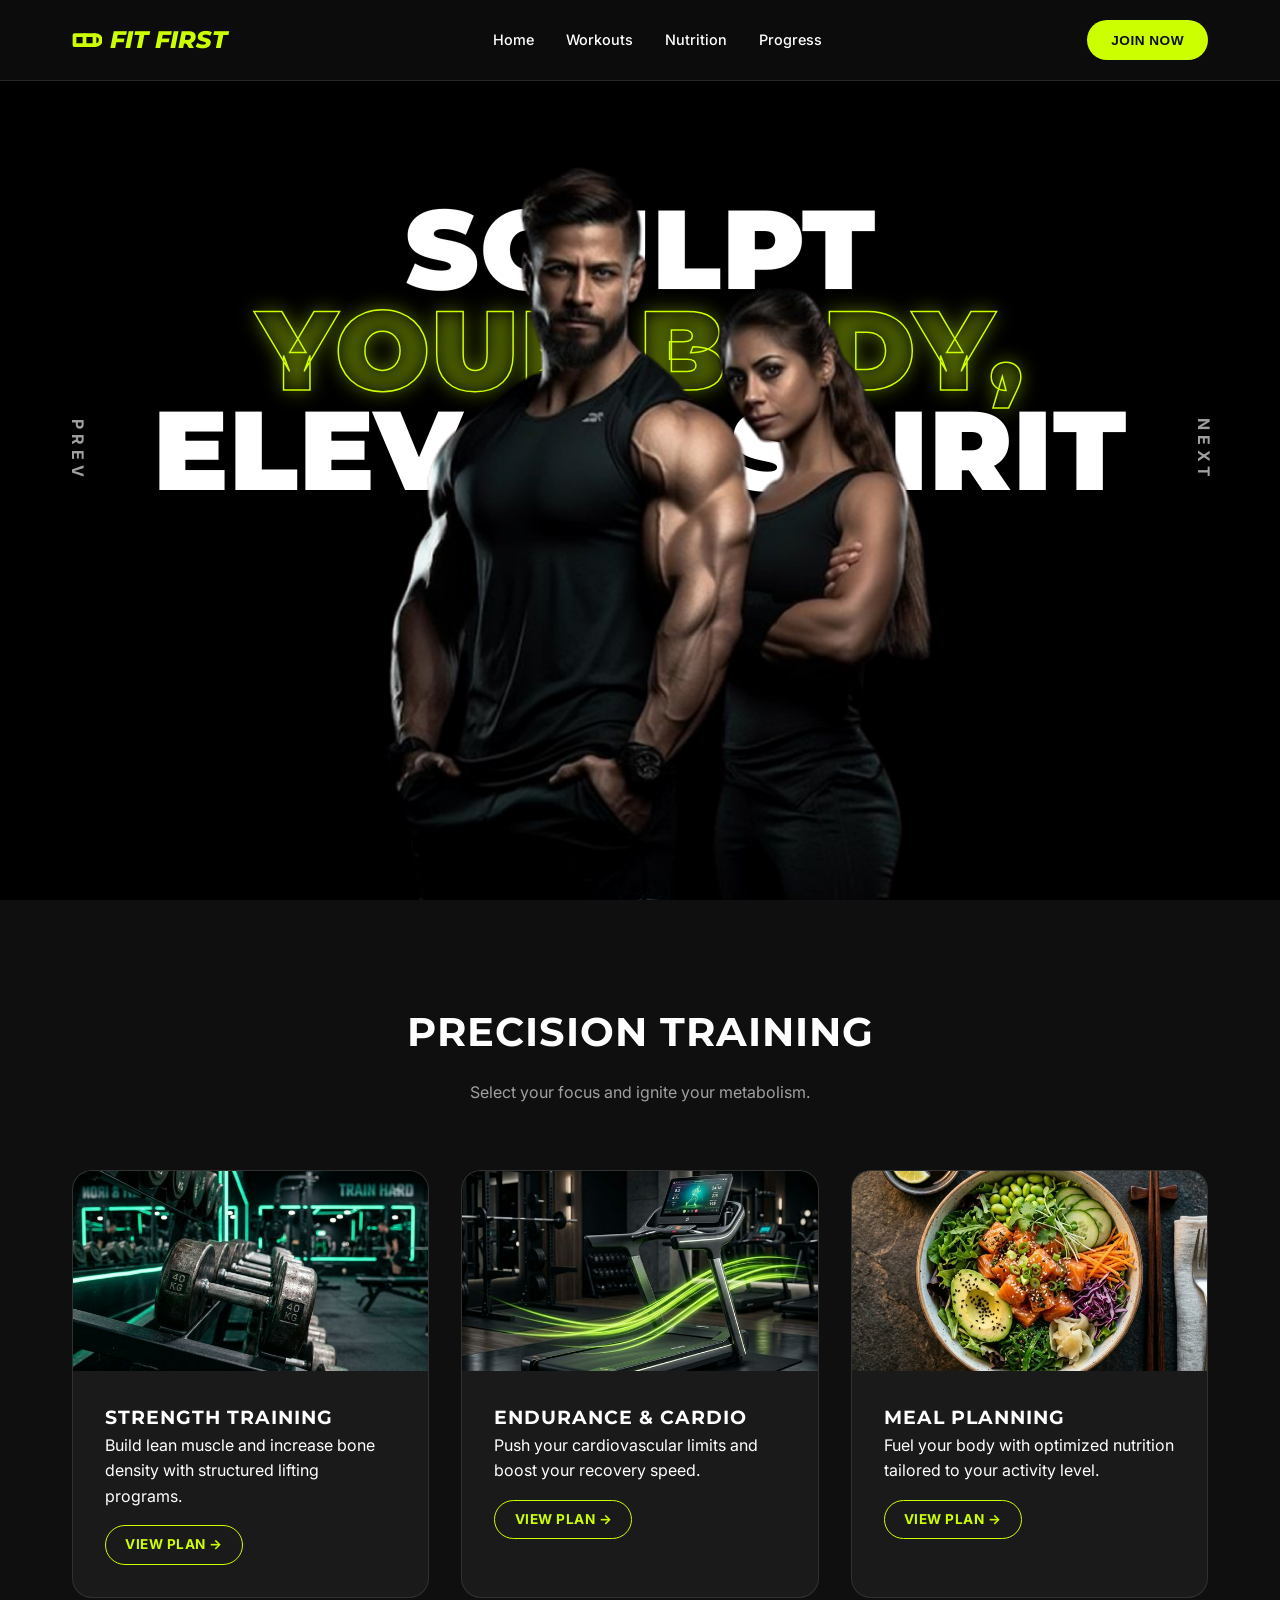
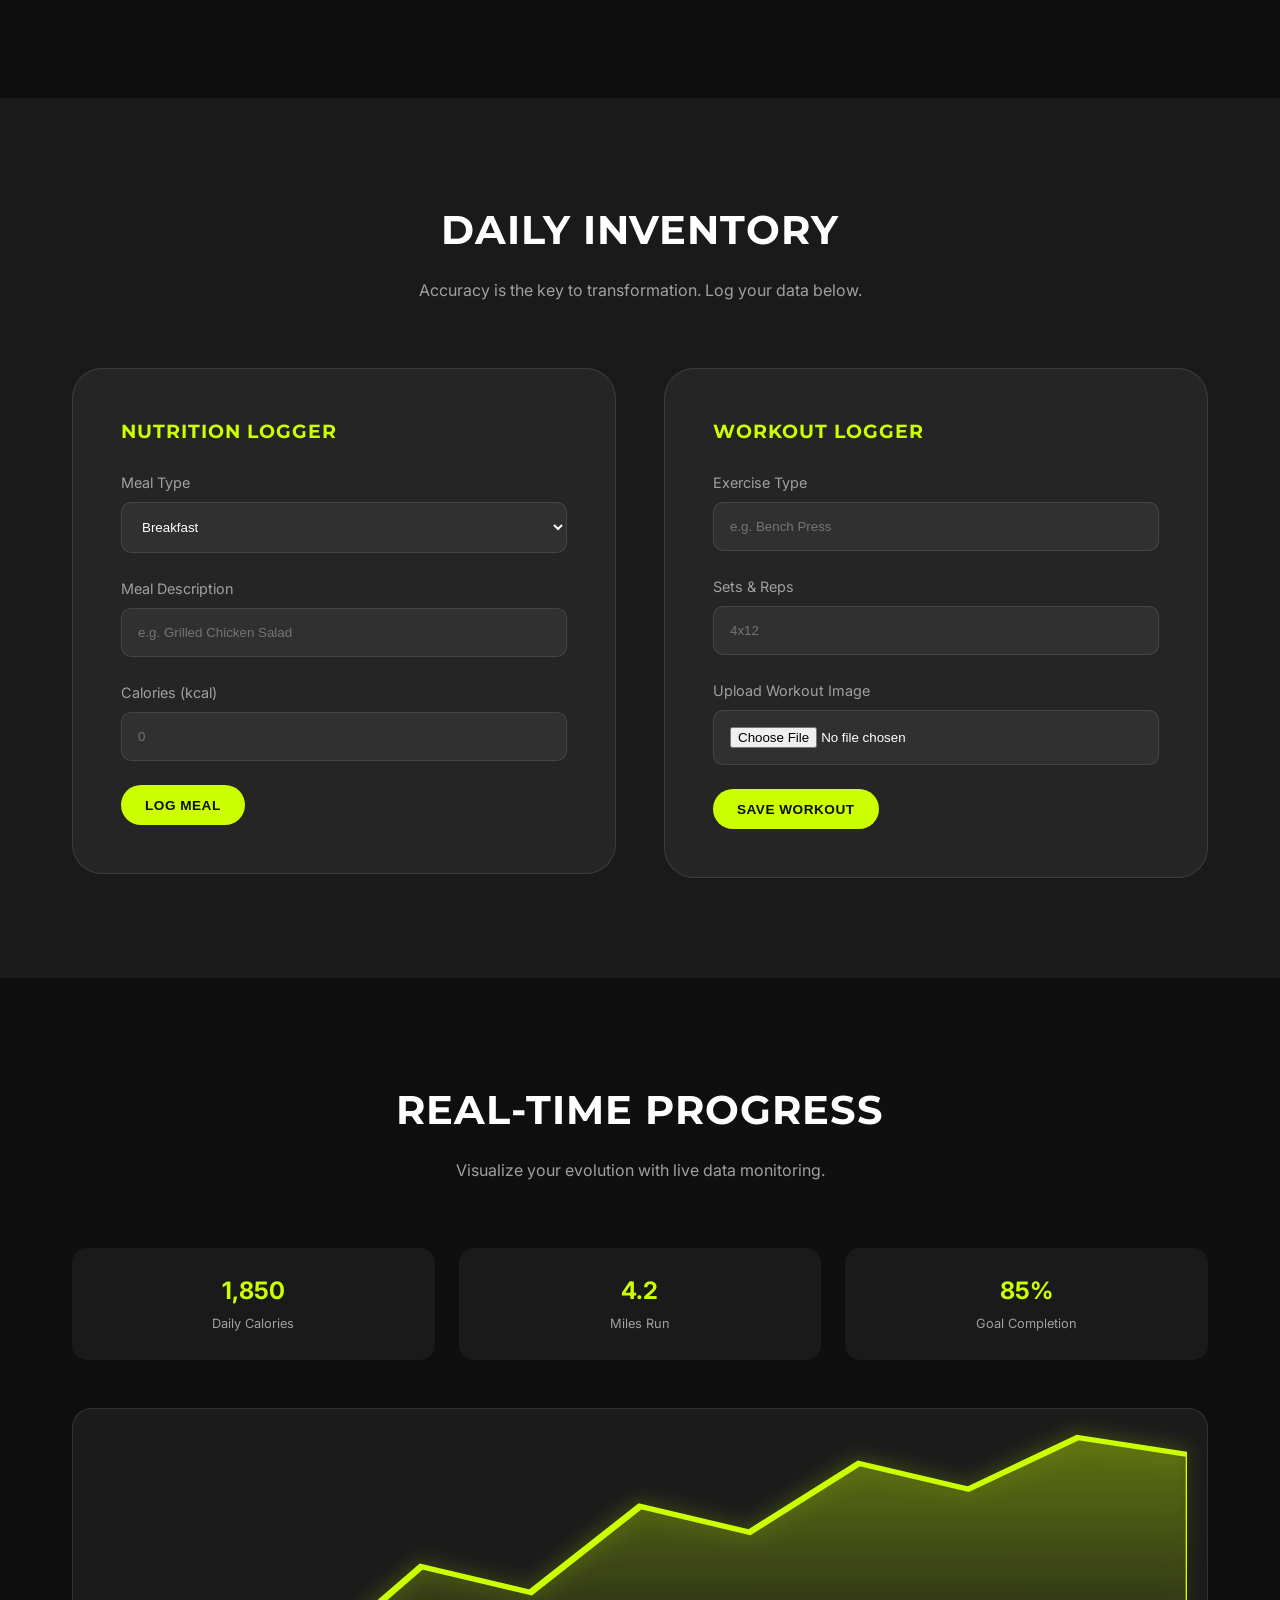
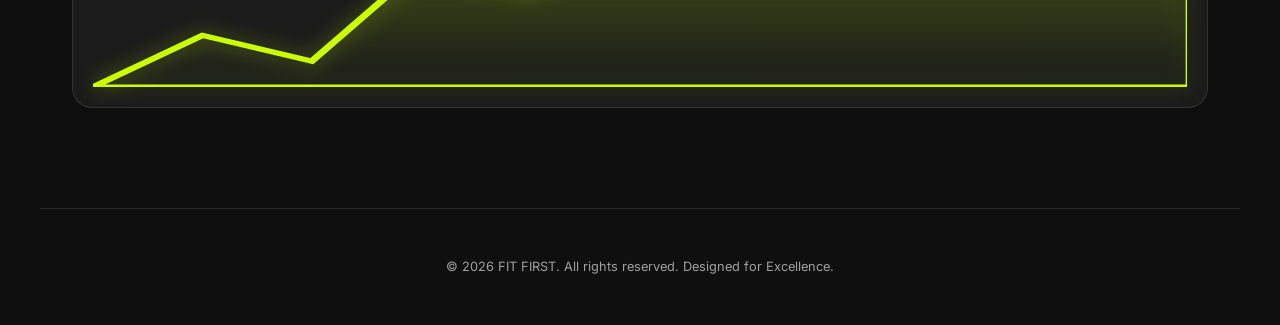
==== index.html @ 31f97ddf "Initial commit: Fit First web app complete implementation" ====
<!DOCTYPE html>
<html lang="en">

<head>
    <meta charset="UTF-8">
    <meta name="viewport" content="width=device-width, initial-scale=1.0">
    <title>Fit First | Nutrition & Fitness Evolution</title>
    <link rel="stylesheet" href="style.css?v=1.2">
</head>

<body>
    <!-- Navigation -->
    <nav>
        <div class="container">
            <div class="logo">
                <svg width="30" height="30" viewBox="0 0 24 24" fill="none" stroke="currentColor" stroke-width="3"
                    stroke-linecap="round" stroke-linejoin="round">
                    <path d="M18 8h1a4 4 0 0 1 0 8h-1"></path>
                    <path d="M2 8h16v8H2z"></path>
                    <line x1="10" y1="8" x2="10" y2="16"></line>
                </svg>
                FIT FIRST
            </div>
            <ul class="nav-links">
                <li><a href="#home">Home</a></li>
                <li><a href="#workouts">Workouts</a></li>
                <li><a href="#nutrition">Nutrition</a></li>
                <li><a href="#progress">Progress</a></li>
            </ul>
            <button class="btn btn-primary">Join Now</button>
        </div>
    </nav>

    <!-- Hero Section -->
    <section id="home" class="hero">
        <div class="hero-bg">
            <img src="assets/hero 1.png" alt="Athlete" class="hero-img">
        </div>

        <div class="side-nav side-prev">PREV</div>
        <div class="side-nav side-next">NEXT</div>

        <div class="container">
            <div class="hero-content">
                <h1>
                    <span class="layer-1">Sculpt</span>
                    <span class="layer-2">Your Body,</span>
                    <span class="layer-3">Elevate Spirit</span>
                </h1>
            </div>
        </div>


    </section>

    <!-- Workout Categories -->
    <section id="workouts">
        <div class="container">
            <div class="section-header">
                <h2>Precision Training</h2>
                <p>Select your focus and ignite your metabolism.</p>
            </div>
            <div class="card-grid">
                <a href="strength.html" class="card card-link">
                    <div class="card-img" style="background-image: url('assets/strength.png');"></div>
                    <div class="card-body">
                        <h3>Strength Training</h3>
                        <p>Build lean muscle and increase bone density with structured lifting programs.</p>
                        <span class="view-plan-btn">View Plan &#8594;</span>
                    </div>
                </a>
                <a href="cardio.html" class="card card-link">
                    <div class="card-img" style="background-image: url('assets/cardio.png');"></div>
                    <div class="card-body">
                        <h3>Endurance &amp; Cardio</h3>
                        <p>Push your cardiovascular limits and boost your recovery speed.</p>
                        <span class="view-plan-btn">View Plan &#8594;</span>
                    </div>
                </a>
                <a href="nutrition-plan.html" class="card card-link">
                    <div class="card-img" style="background-image: url('assets/nutrition.png');"></div>
                    <div class="card-body">
                        <h3>Meal Planning</h3>
                        <p>Fuel your body with optimized nutrition tailored to your activity level.</p>
                        <span class="view-plan-btn">View Plan →</span>
                    </div>
                </a>
            </div>
        </div>
    </section>

    <!-- Logging Section -->
    <section id="nutrition" style="background: var(--surface);">
        <div class="container">
            <div class="section-header">
                <h2>Daily Inventory</h2>
                <p>Accuracy is the key to transformation. Log your data below.</p>
            </div>
            <div class="log-container">
                <div class="log-box">
                    <h3>Nutrition Logger</h3>
                    <form id="mealform">
                        <div class="form-group">
                            <label>Meal Type</label>
                            <select>
                                <option>Breakfast</option>
                                <option>Lunch</option>
                                <option>Dinner</option>
                                <option>Snack</option>
                            </select>
                        </div>
                        <div class="form-group">
                            <label>Meal Description</label>
                            <input type="text" placeholder="e.g. Grilled Chicken Salad">
                        </div>
                        <div class="form-group">
                            <label>Calories (kcal)</label>
                            <input type="number" placeholder="0">
                        </div>
                        <button type="button" class="btn btn-primary">Log Meal</button>
                    </form>
                </div>
                <div class="log-box">
                    <h3>Workout Logger</h3>
                    <form id="workoutform">
                        <div class="form-group">
                            <label>Exercise Type</label>
                            <input type="text" placeholder="e.g. Bench Press">
                        </div>
                        <div class="form-group">
                            <label>Sets & Reps</label>
                            <input type="text" placeholder="4x12">
                        </div>
                        <div class="form-group">
                            <label>Upload Workout Image</label>
                            <input type="file" accept="image/*">
                        </div>
                        <button type="button" class="btn btn-primary">Save Workout</button>
                    </form>
                </div>
            </div>
        </div>
    </section>

    <!-- Progress Tracker -->
    <section id="progress">
        <div class="container">
            <div class="section-header">
                <h2>Real-Time Progress</h2>
                <p>Visualize your evolution with live data monitoring.</p>
            </div>
            <div class="stats-grid">
                <div class="stat-card">
                    <span class="stat-value">1,850</span>
                    <span class="stat-label">Daily Calories</span>
                </div>
                <div class="stat-card">
                    <span class="stat-value">4.2</span>
                    <span class="stat-label">Miles Run</span>
                </div>
                <div class="stat-card">
                    <span class="stat-value">85%</span>
                    <span class="stat-label">Goal Completion</span>
                </div>
            </div>
            <div
                style="height: 300px; background: var(--glass); border-radius: 20px; overflow: hidden; border: 1px solid var(--glass-border);">
                <div class="chart-visual">
                    <svg viewBox="0 0 400 150" preserveAspectRatio="none">
                        <defs>
                            <linearGradient id="chartGrad" x1="0%" y1="0%" x2="0%" y2="100%">
                                <stop offset="0%" style="stop-color:var(--primary);stop-opacity:0.3" />
                                <stop offset="100%" style="stop-color:var(--primary);stop-opacity:0" />
                            </linearGradient>
                        </defs>
                        <path
                            d="M0,150 L40,120 L80,135 L120,80 L160,95 L200,45 L240,60 L280,20 L320,35 L360,5 L401,15 L401,150 Z"
                            fill="url(#chartGrad)" stroke="var(--primary)" stroke-width="3" stroke-linecap="round">
                        </path>
                    </svg>
                </div>
            </div>
        </div>
    </section>

    <footer>
        <div class="container" style="text-align: center; padding: 3rem 0; border-top: 1px solid var(--glass-border);">
            <p style="color: var(--text-muted); font-size: 0.8rem;">&copy; 2026 FIT FIRST. All rights reserved. Designed
                for Excellence.</p>
        </div>
    </footer>

    <script src="app.js"></script>
</body>

</html>
---- style.css ----
@import url('https://fonts.googleapis.com/css2?family=Inter:wght@300;400;600;700&family=Montserrat:wght@700;800&display=swap');

:root {
    --primary: #CCFF00; /* Neon Lime */
    --primary-glow: rgba(204, 255, 0, 0.4);
    --bg: #0F0F0F;
    --surface: #1A1A1A;
    --text: #FFFFFF;
    --text-muted: #A0A0A0;
    --glass: rgba(255, 255, 255, 0.05);
    --glass-border: rgba(255, 255, 255, 0.1);
    --transition: all 0.3s cubic-bezier(0.4, 0, 0.2, 1);
}

* {
    margin: 0;
    padding: 0;
    box-sizing: border-box;
}

body {
    background-color: var(--bg);
    color: var(--text);
    font-family: 'Inter', sans-serif;
    line-height: 1.6;
    overflow-x: hidden;
}

h1, h2, h3 {
    font-family: 'Montserrat', sans-serif;
    text-transform: uppercase;
    letter-spacing: 1px;
}

/* Scrollbar */
::-webkit-scrollbar {
    width: 8px;
}
::-webkit-scrollbar-track {
    background: var(--bg);
}
::-webkit-scrollbar-thumb {
    background: var(--surface);
    border-radius: 4px;
}
::-webkit-scrollbar-thumb:hover {
    background: var(--primary);
}

/* Utils */
.container {
    max-width: 1200px;
    margin: 0 auto;
    padding: 0 2rem;
}

.btn {
    padding: 0.8rem 1.5rem;
    border-radius: 50px;
    border: none;
    font-weight: 700;
    cursor: pointer;
    transition: var(--transition);
    text-transform: uppercase;
    font-size: 0.85rem;
    letter-spacing: 0.5px;
}

.btn-primary {
    background: var(--primary);
    color: var(--bg);
}

.btn-primary:hover {
    transform: translateY(-2px);
    box-shadow: 0 5px 15px var(--primary-glow);
}

/* Nav */
nav {
    position: fixed;
    top: 0;
    width: 100%;
    background: rgba(15, 15, 15, 0.8);
    backdrop-filter: blur(10px);
    z-index: 1000;
    border-bottom: 1px solid var(--glass-border);
}

nav .container {
    display: flex;
    justify-content: space-between;
    align-items: center;
    height: 80px;
}

.logo {
    font-size: 1.5rem;
    font-weight: 800;
    color: var(--primary);
    display: flex;
    align-items: center;
    gap: 0.5rem;
}

.nav-links {
    display: flex;
    gap: 2rem;
    list-style: none;
}

.nav-links a {
    color: var(--text);
    text-decoration: none;
    font-weight: 500;
    font-size: 0.9rem;
    transition: var(--transition);
}

.nav-links a:hover {
    color: var(--primary);
}

/* Hero Redesign (FiTusion) */
.hero {
    height: 100vh;
    display: flex;
    align-items: center;
    justify-content: center;
    position: relative;
    overflow: hidden;
    background: #000;
}

.hero-bg {
    position: absolute;
    top: 50%;
    left: 50%;
    width: auto;
    height: 90%;
    transform: translate(-50%, -50%);
    z-index: 2; /* Moved above text */
    opacity: 1; /* More visible */
    pointer-events: none;
    margin-top: 100;
}

.hero-bg img {
    height: 100%;
    object-fit: contain;
    margin-top: 100px;
}

.hero-content {
    position: relative;
    z-index: 1; /* Moved behind image */
    text-align: center;
    width: 100%;
    margin-top: -200px;
}

.hero h1 {
    font-size: 7rem;
    font-weight: 900;
    line-height: 0.9;
    margin-bottom: 0;
    display: flex;
    flex-direction: column;
}

.hero h1 .layer-1 {
    color: #fff;
    -webkit-text-stroke: 1px rgba(255,255,255,0.1);
}

.hero h1 .layer-2 {
    color: transparent;
    -webkit-text-stroke: 1.5px var(--primary);
    text-shadow: 0 0 20px var(--primary-glow);
}

.hero h1 .layer-3 {
    color: #fff;
    text-transform: uppercase;
}



/* Side Nav */
.side-nav {
    position: absolute;
    top: 50%;
    transform: translateY(-50%);
    font-size: 1rem;
    font-weight: 700;
    letter-spacing: 5px;
    color: var(--text-muted);
    writing-mode: vertical-rl;
    text-transform: uppercase;
    z-index: 10;
}

.side-prev { left: 5%; }
.side-next { right: 5%; }

/* Redesign Tweaks */
.logo {
    color: var(--primary);
    font-family: 'Montserrat', sans-serif;
    font-style: italic;
}

/* Responsive Redesign */
@media (max-width: 1200px) {
    .card-hours, .card-kcal { left: 10%; }
    .card-poses, .card-sets { right: 10%; }
    .hero h1 { font-size: 5rem; }
}

@media (max-width: 768px) {
    .floating-cards { display: grid; grid-template-columns: 1fr 1fr; position: relative; height: auto; padding: 2rem; gap: 1rem; }
    .f-card { position: static; width: auto; }
    .hero h1 { font-size: 3.5rem; }
    .hero-bg { height: 60%; top: 40%; }
}


/* Sections */
section {
    padding: 100px 0;
}

.section-header {
    text-align: center;
    margin-bottom: 4rem;
}

.section-header h2 {
    font-size: 2.5rem;
    margin-bottom: 1rem;
}

.section-header p {
    color: var(--text-muted);
}

/* Feature Cards */
.card-grid {
    display: grid;
    grid-template-columns: repeat(auto-fit, minmax(300px, 1fr));
    gap: 2rem;
}

.card {
    background: var(--surface);
    border-radius: 20px;
    overflow: hidden;
    border: 1px solid var(--glass-border);
    transition: var(--transition);
}

.card:hover {
    transform: translateY(-10px);
    border-color: var(--primary);
}

.card-img {
    height: 200px;
    background-size: cover;
    background-position: center;
}

.card-body {
    padding: 2rem;
}

/* Daily Log */
.log-container {
    display: grid;
    grid-template-columns: 1fr 1fr;
    gap: 3rem;
    align-items: start;
}

.log-box {
    background: var(--glass);
    padding: 3rem;
    border-radius: 30px;
    border: 1px solid var(--glass-border);
}

.log-box h3 {
    margin-bottom: 1.5rem;
    color: var(--primary);
}

.form-group {
    margin-bottom: 1.5rem;
}

.form-group label {
    display: block;
    margin-bottom: 0.5rem;
    font-size: 0.9rem;
    color: var(--text-muted);
}

input, select, textarea {
    width: 100%;
    background: rgba(255, 255, 255, 0.05);
    border: 1px solid var(--glass-border);
    padding: 1rem;
    border-radius: 10px;
    color: var(--text);
    outline: none;
    transition: var(--transition);
}

input:focus {
    border-color: var(--primary);
}

/* Charts Placeholder */
.stats-grid {
    display: grid;
    grid-template-columns: repeat(3, 1fr);
    gap: 1.5rem;
    margin-bottom: 3rem;
}

.stat-card {
    background: var(--surface);
    padding: 1.5rem;
    border-radius: 15px;
    text-align: center;
}

.stat-value {
    font-size: 1.5rem;
    font-weight: 700;
    color: var(--primary);
    display: block;
}

.stat-label {
    font-size: 0.8rem;
    color: var(--text-muted);
}

/* Clickable Workout Cards */
.card-link {
    text-decoration: none;
    color: inherit;
    display: block;
    cursor: pointer;
}

.card-link:hover .view-plan-btn {
    color: #000;
    background: var(--primary);
}

.view-plan-btn {
    display: inline-block;
    margin-top: 1rem;
    font-size: 0.85rem;
    font-weight: 700;
    color: var(--primary);
    border: 1px solid var(--primary);
    padding: 0.5rem 1.2rem;
    border-radius: 50px;
    transition: var(--transition);
    text-transform: uppercase;
    letter-spacing: 0.5px;
}

.chart-visual {
    width: 100%;
    height: 100%;
    position: relative;
    padding: 20px;
    display: flex;
    align-items: flex-end;
}

.chart-visual svg {
    width: 100%;
    height: 100%;
    filter: drop-shadow(0 0 10px var(--primary-glow));
}

/*.stat-card:hover .stat-value {
    transform: scale(1.1);
    transition: var(--transition);
}*/

/* Responsive */
@media (max-width: 768px) {
    .log-container {
        grid-template-columns: 1fr;
    }
    .hero h1 {
        font-size: 2.5rem;
    }
    .hero-bg {
        background-position: 70% center;
    }
}
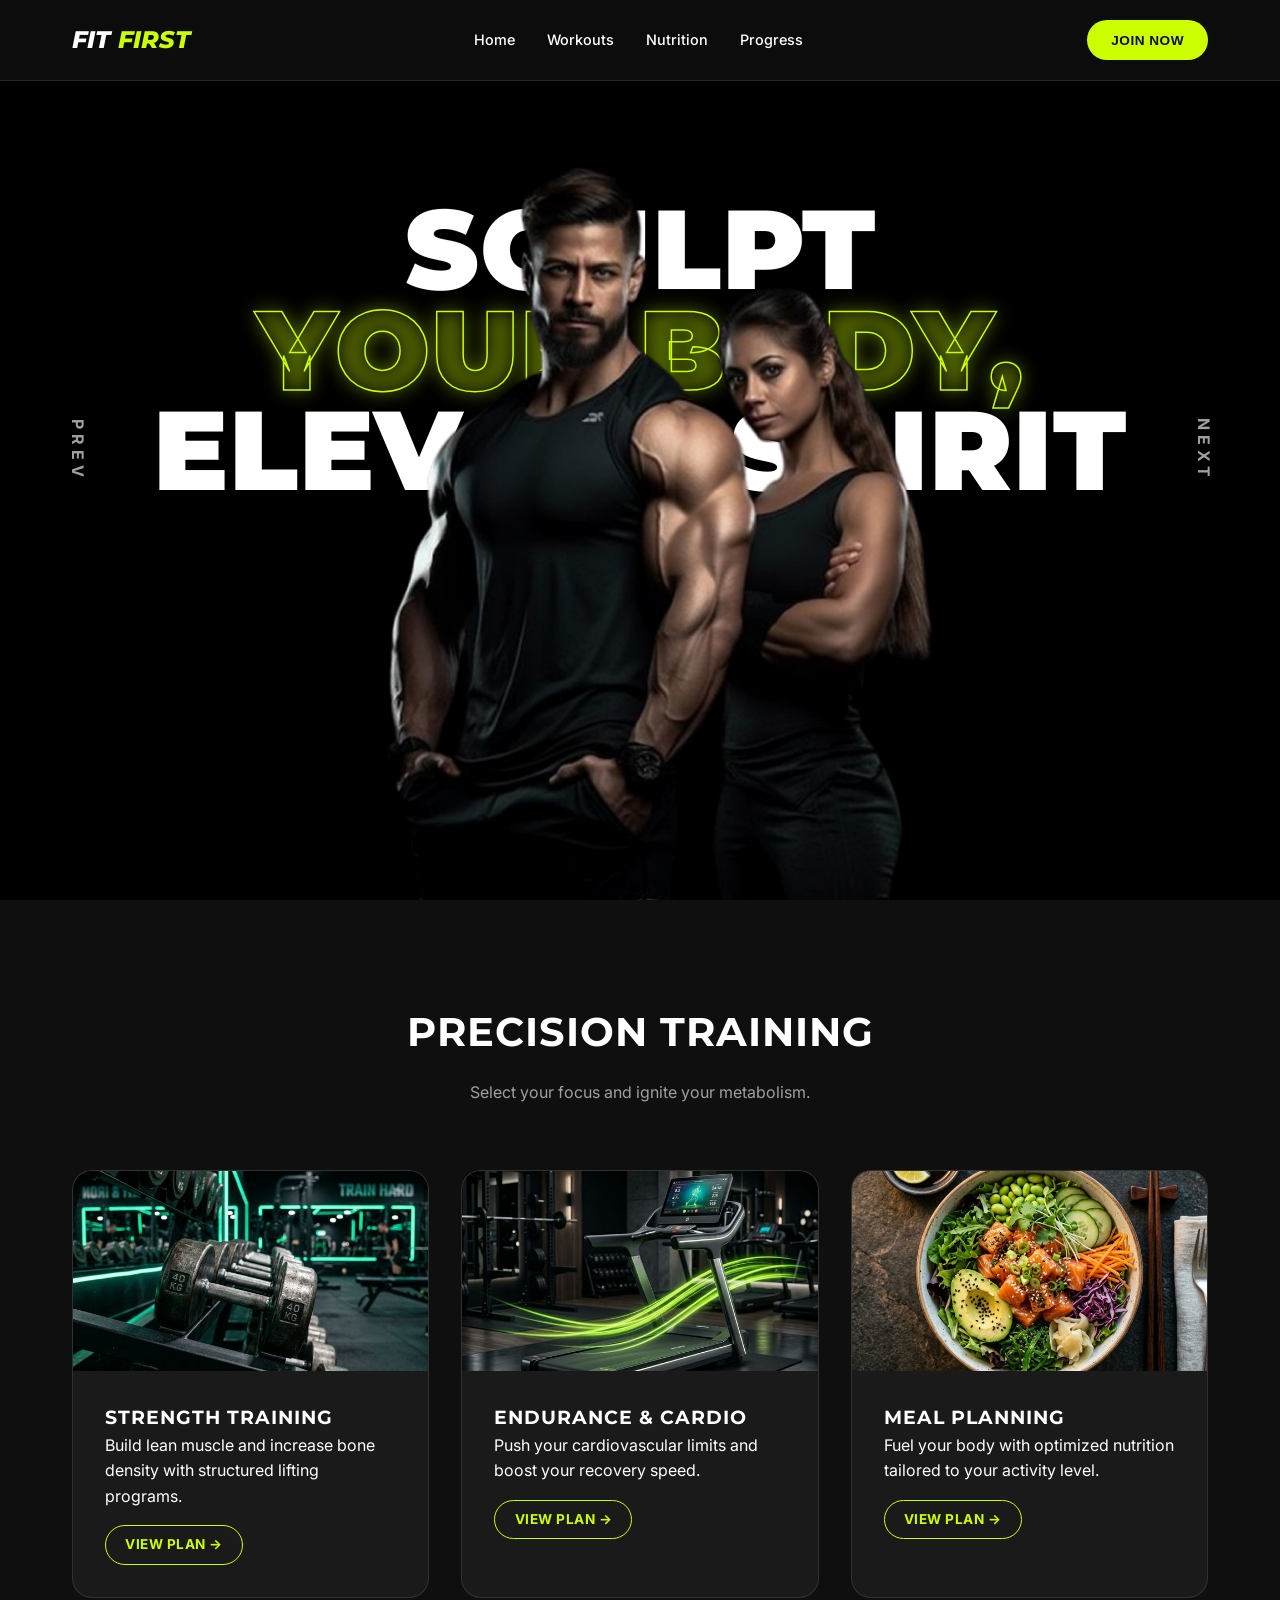
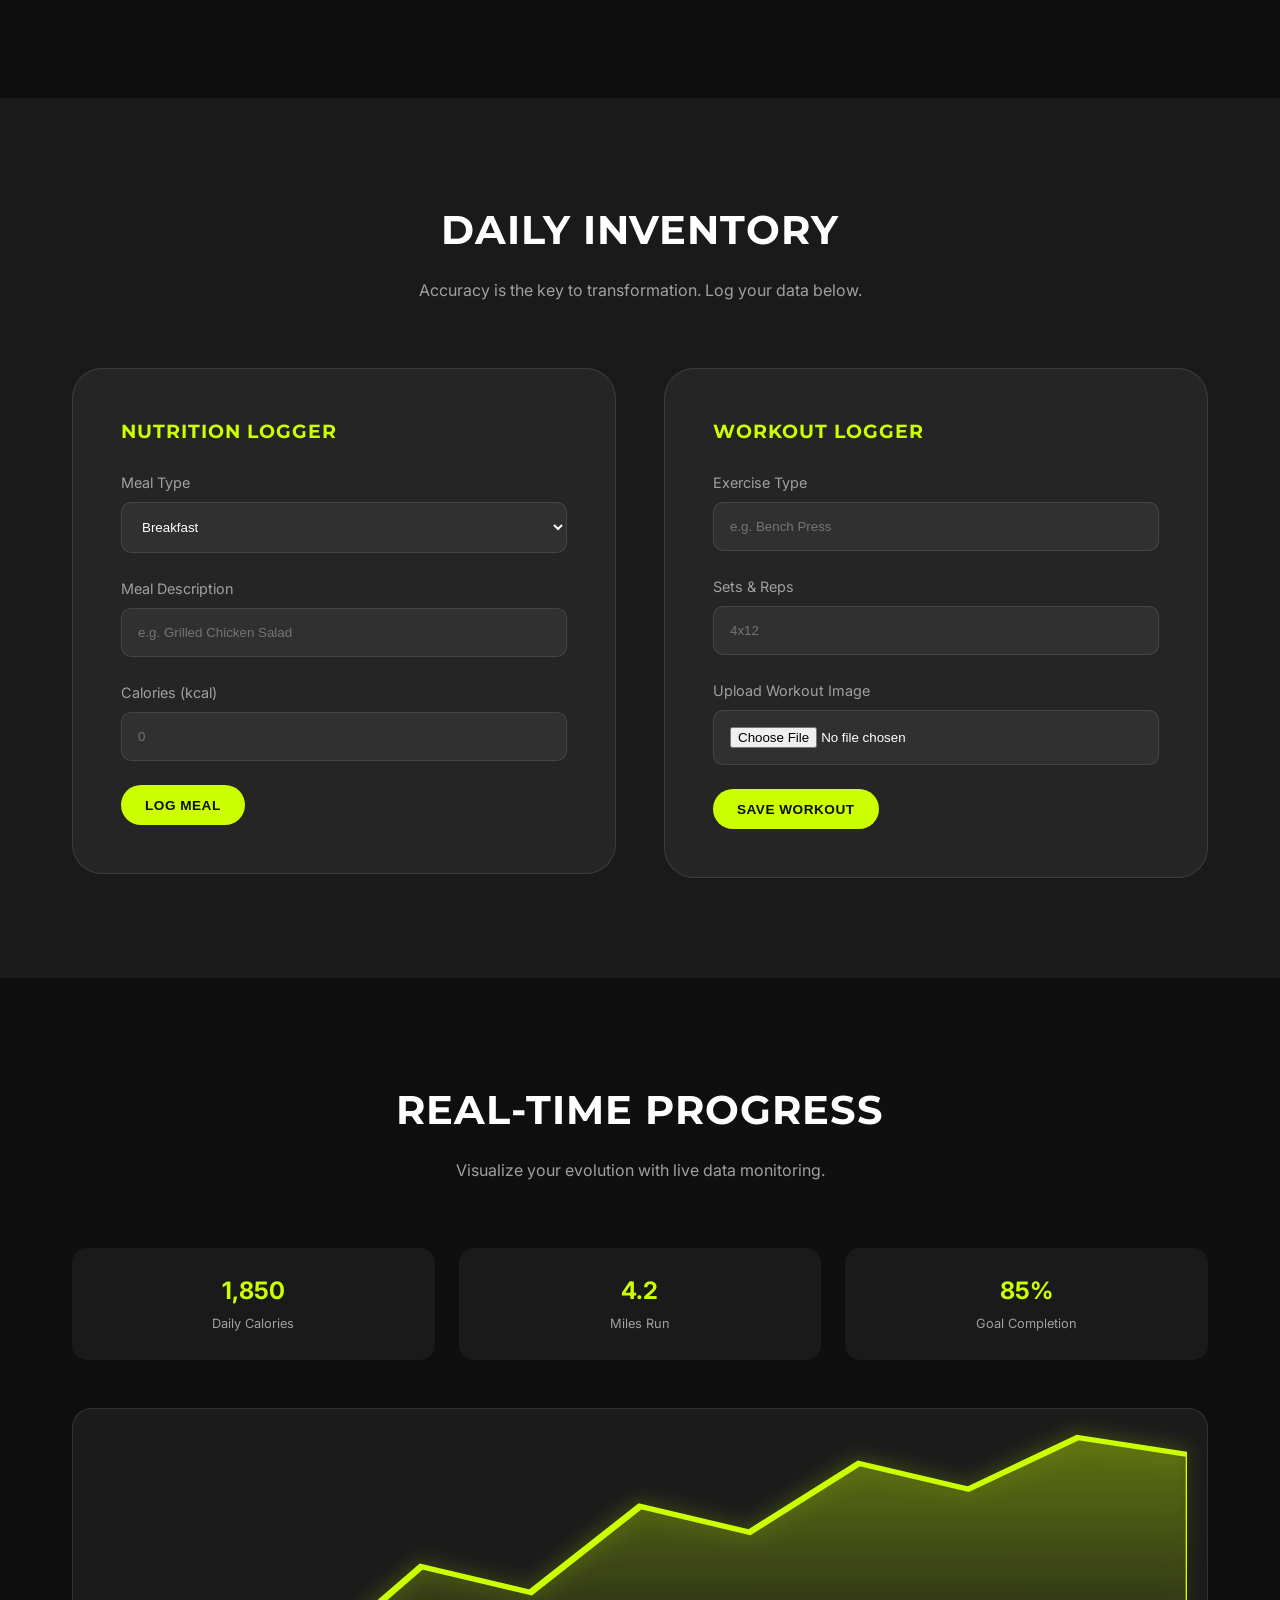
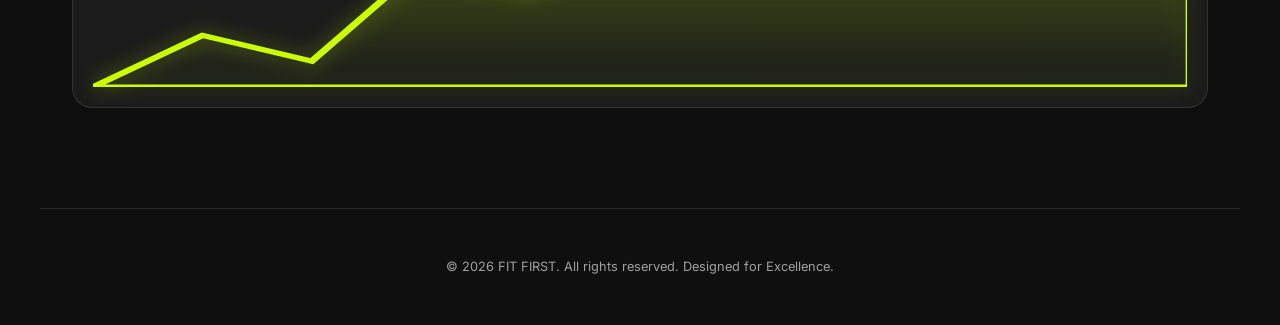
==== commit 4cdeac41: "Remove SVG logo and apply white color to the "FIT" text within the logo." ====
--- a/index.html
+++ b/index.html
@@ -13,13 +13,7 @@
     <nav>
         <div class="container">
             <div class="logo">
-                <svg width="30" height="30" viewBox="0 0 24 24" fill="none" stroke="currentColor" stroke-width="3"
-                    stroke-linecap="round" stroke-linejoin="round">
-                    <path d="M18 8h1a4 4 0 0 1 0 8h-1"></path>
-                    <path d="M2 8h16v8H2z"></path>
-                    <line x1="10" y1="8" x2="10" y2="16"></line>
-                </svg>
-                FIT FIRST
+                <div class="sub">FIT</div> FIRST
             </div>
             <ul class="nav-links">
                 <li><a href="#home">Home</a></li>
--- a/style.css
+++ b/style.css
@@ -101,6 +101,9 @@
     display: flex;
     align-items: center;
     gap: 0.5rem;
+}
+.sub{
+    color: #fff;
 }
 
 .nav-links {
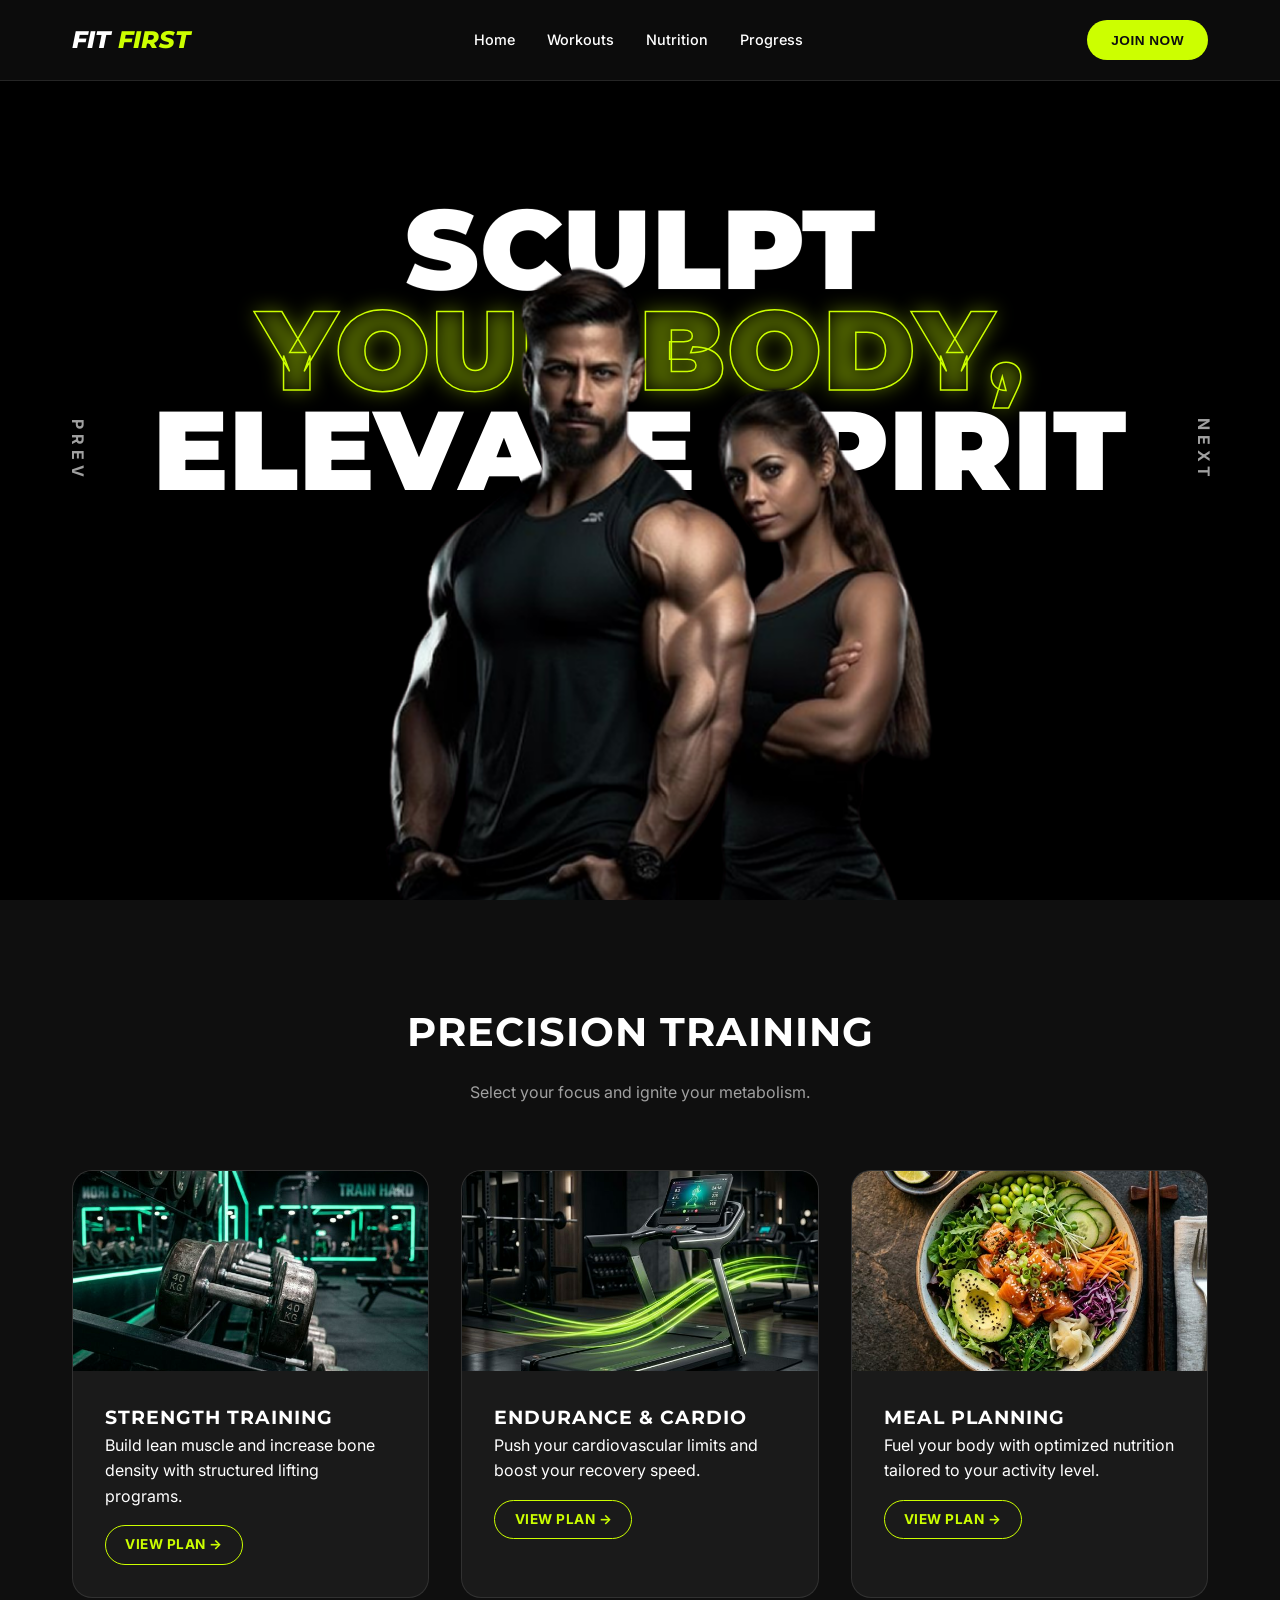
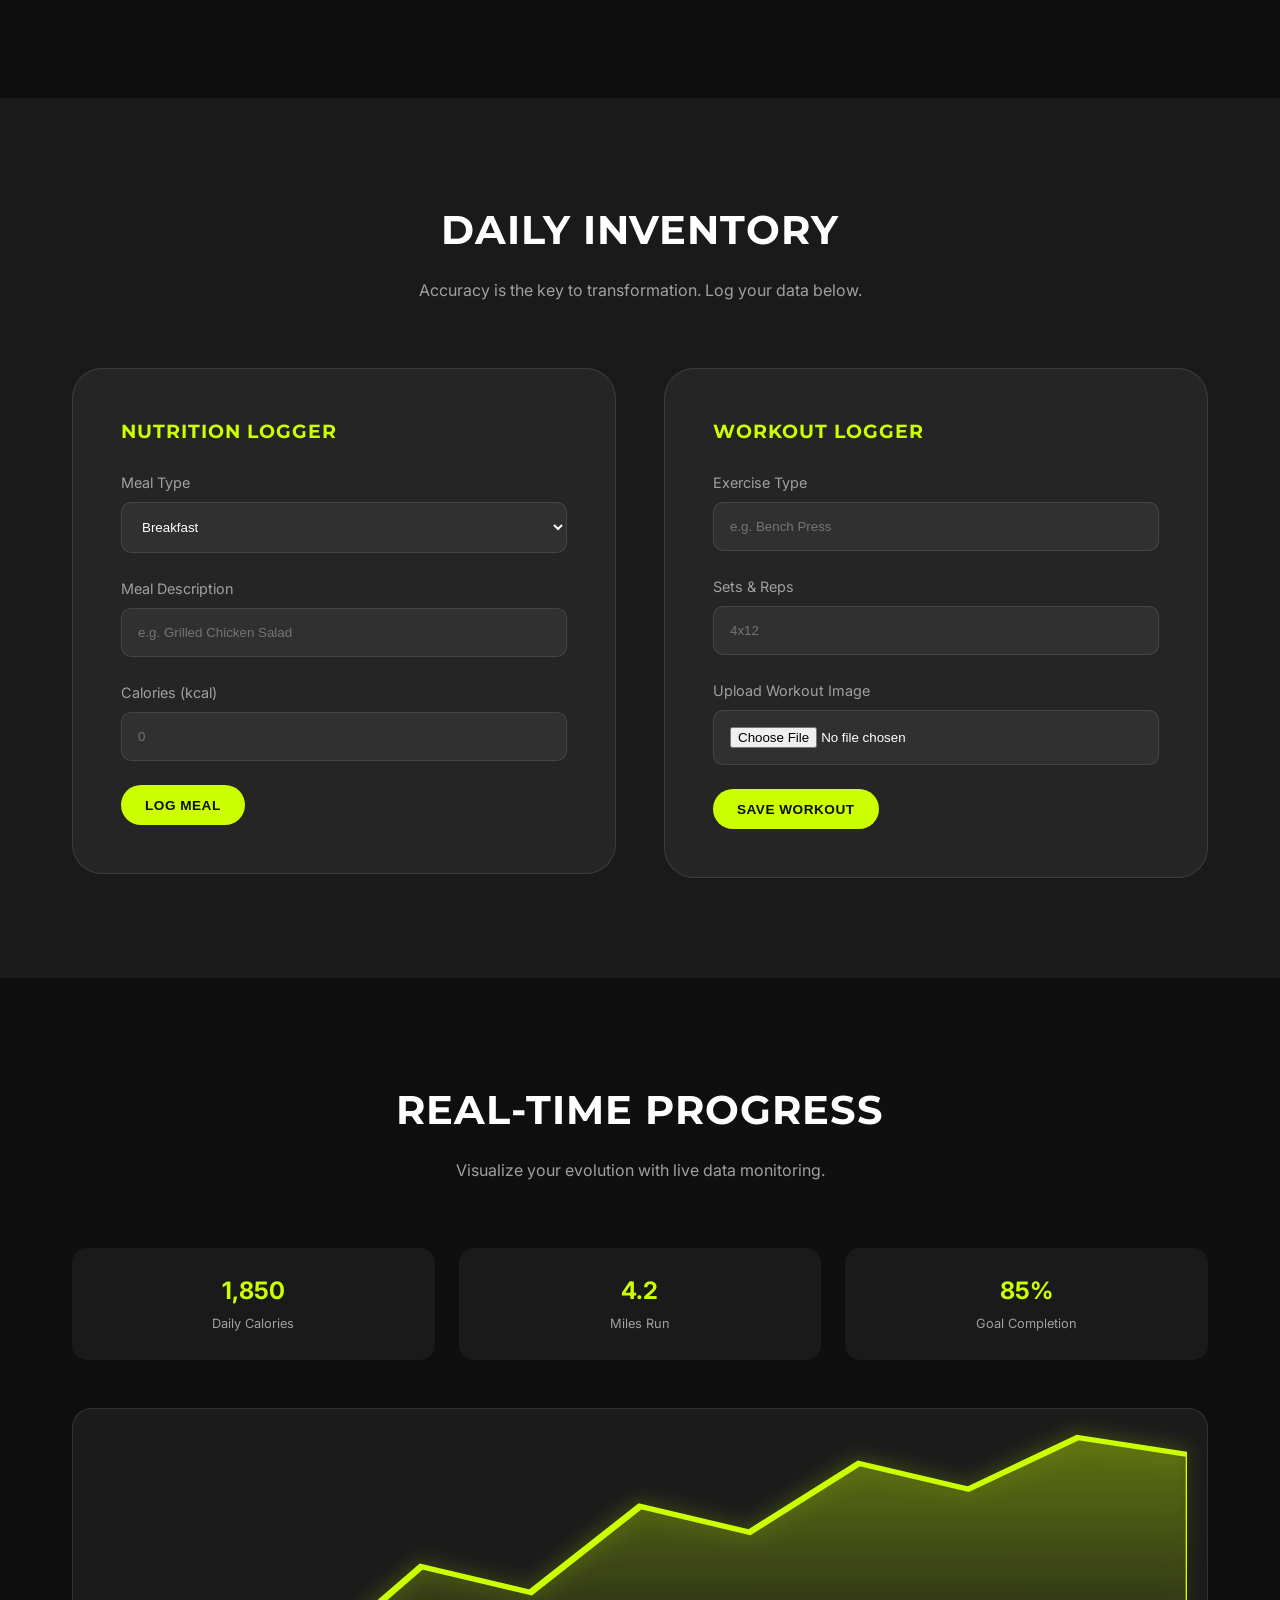
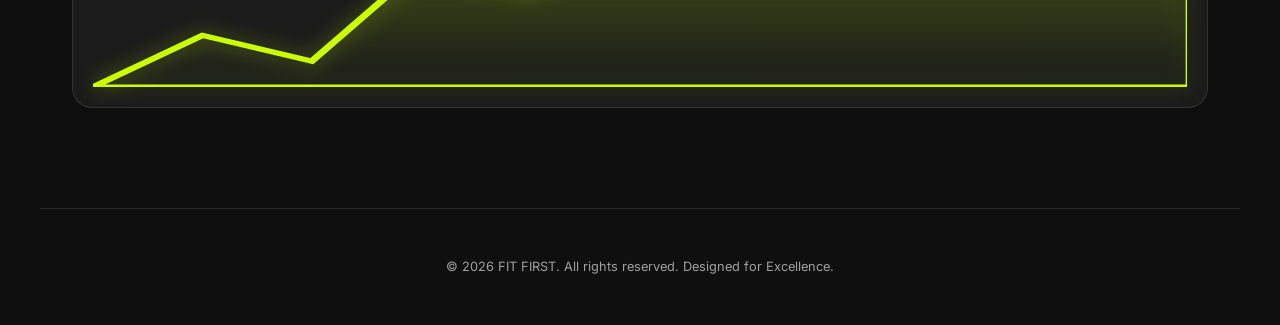
==== commit 85ec73c3: "Bump CSS versions to bypass cache and deploy responsive styles" ====
--- a/index.html
+++ b/index.html
@@ -5,7 +5,7 @@
     <meta charset="UTF-8">
     <meta name="viewport" content="width=device-width, initial-scale=1.0">
     <title>Fit First | Nutrition & Fitness Evolution</title>
-    <link rel="stylesheet" href="style.css?v=1.2">
+    <link rel="stylesheet" href="style.css?v=2.0">
 </head>
 
 <body>
--- a/style.css
+++ b/style.css
@@ -145,7 +145,7 @@
     z-index: 2; /* Moved above text */
     opacity: 1; /* More visible */
     pointer-events: none;
-    margin-top: 100;
+    margin-top: 100px;
 }
 
 .hero-bg img {
@@ -186,8 +186,6 @@
     color: #fff;
     text-transform: uppercase;
 }
-
-
 
 /* Side Nav */
 .side-nav {
@@ -213,24 +211,10 @@
     font-style: italic;
 }
 
-/* Responsive Redesign */
-@media (max-width: 1200px) {
-    .card-hours, .card-kcal { left: 10%; }
-    .card-poses, .card-sets { right: 10%; }
-    .hero h1 { font-size: 5rem; }
-}
-
-@media (max-width: 768px) {
-    .floating-cards { display: grid; grid-template-columns: 1fr 1fr; position: relative; height: auto; padding: 2rem; gap: 1rem; }
-    .f-card { position: static; width: auto; }
-    .hero h1 { font-size: 3.5rem; }
-    .hero-bg { height: 60%; top: 40%; }
-}
-
-
 /* Sections */
 section {
     padding: 100px 0;
+    scroll-margin-top: 80px;
 }
 
 .section-header {
@@ -397,15 +381,64 @@
     transition: var(--transition);
 }*/
 
-/* Responsive */
+/* Responsive Breakpoints */
+@media (max-width: 1200px) {
+    .hero h1 { font-size: 5rem; }
+}
+
+@media (max-width: 900px) {
+    .hero h1 { font-size: 4rem; }
+    .stats-grid { grid-template-columns: repeat(2, 1fr); }
+}
+
 @media (max-width: 768px) {
-    .log-container {
-        grid-template-columns: 1fr;
+    .container {
+        padding: 0 1rem;
     }
-    .hero h1 {
-        font-size: 2.5rem;
+    nav .container {
+        flex-direction: column;
+        justify-content: center;
+        gap: 0.5rem;
+        height: auto;
+        padding: 0.8rem 1rem;
     }
+    .nav-links {
+        gap: 1rem;
+        flex-wrap: wrap;
+        justify-content: center;
+    }
+    .nav-links a { font-size: 0.85rem; }
+    
+    .hero h1 { font-size: 3.2rem; }
     .hero-bg {
-        background-position: 70% center;
+        top: 60%;
+        width: 100%;
+        height: auto;
+        display: flex;
+        justify-content: center;
     }
-}
+    .hero-bg img {
+        margin-top: 0;
+        width: 100%;
+        max-height: 55vh;
+        object-fit: contain;
+    }
+    .hero-content { margin-top: -150px; }
+    .side-nav { display: none; }
+    .section-header h2 { font-size: 2rem; }
+    section { scroll-margin-top: 140px; }
+    .log-container { grid-template-columns: 1fr; }
+    .stats-grid { grid-template-columns: 1fr; }
+}
+
+@media (max-width: 480px) {
+    .logo { font-size: 1.2rem; }
+    .nav-links { gap: 0.8rem; }
+    .nav-links a { font-size: 0.75rem; }
+    
+    .hero h1 { font-size: 2.2rem; }
+    .hero-bg { top: 62%; }
+    .hero-bg img { max-height: 45vh; }
+    .hero-content { margin-top: -100px; }
+    .card-body { padding: 1.5rem; }
+}
